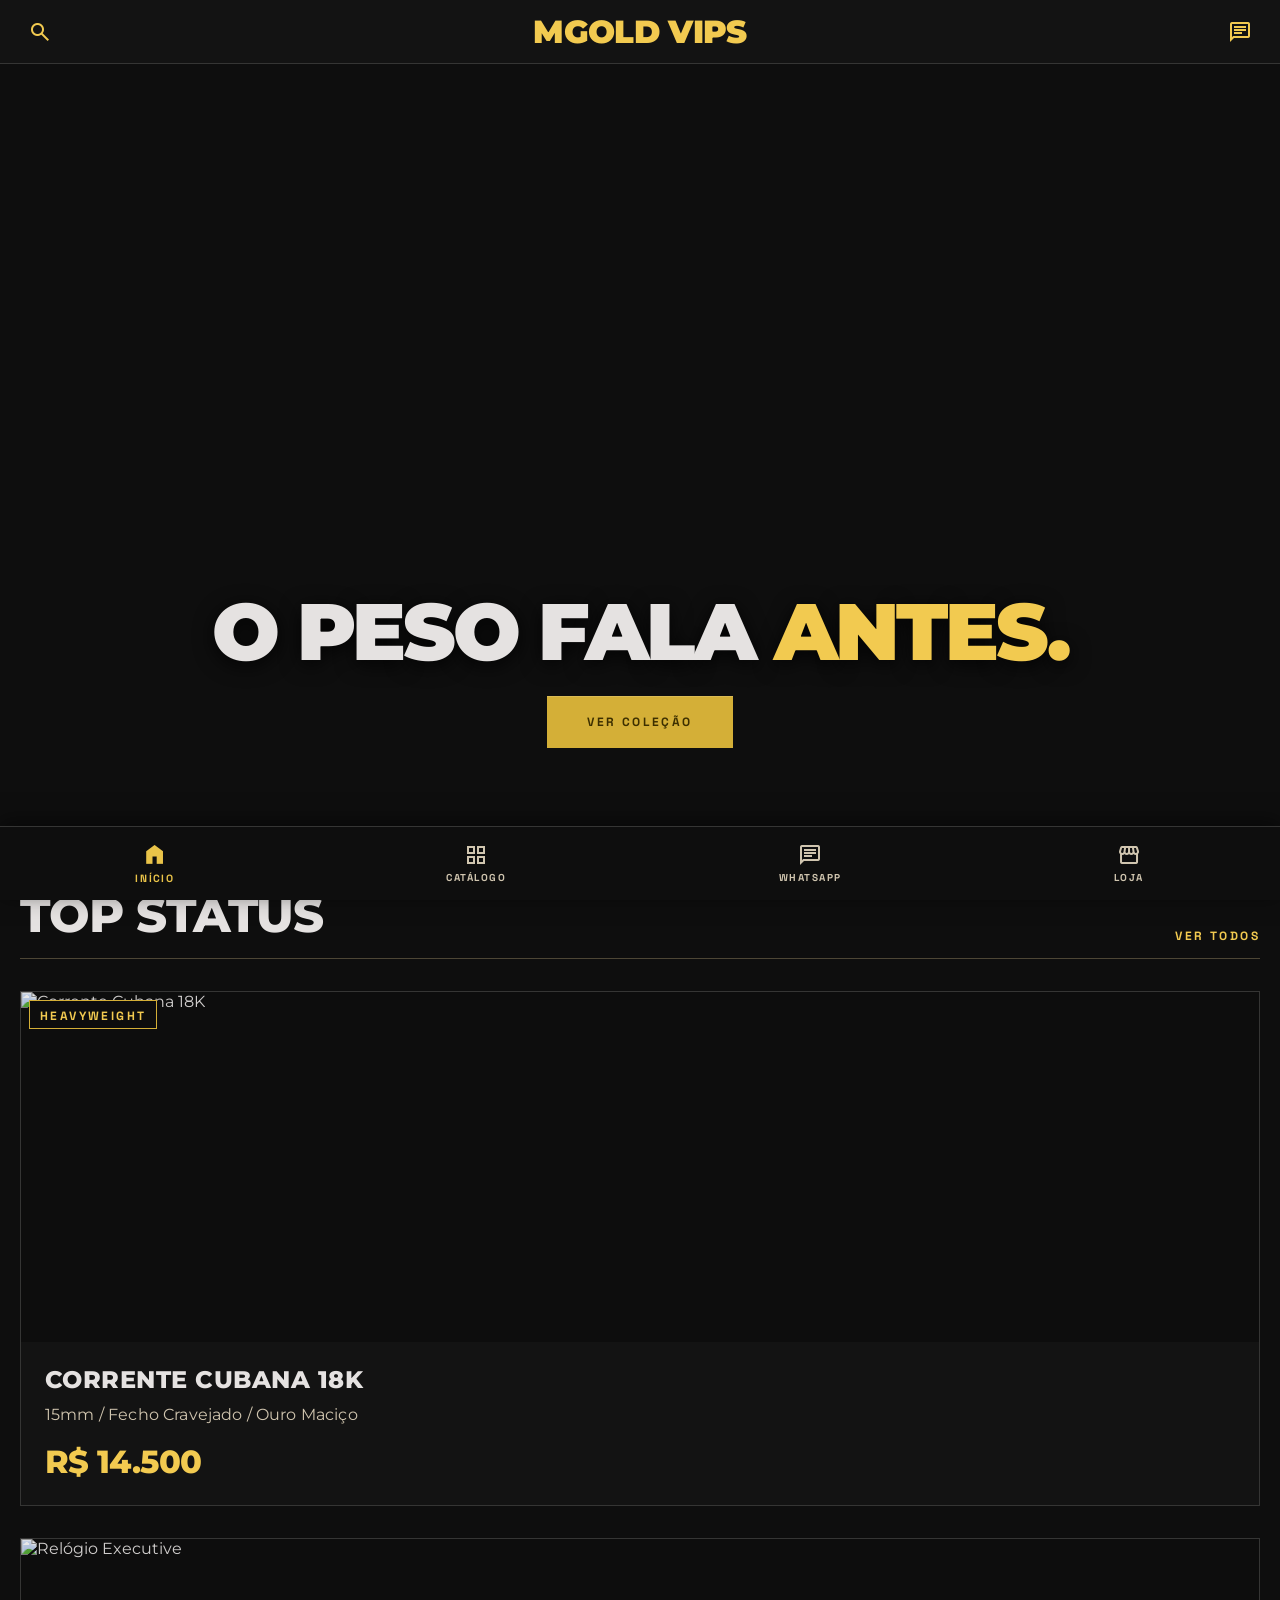
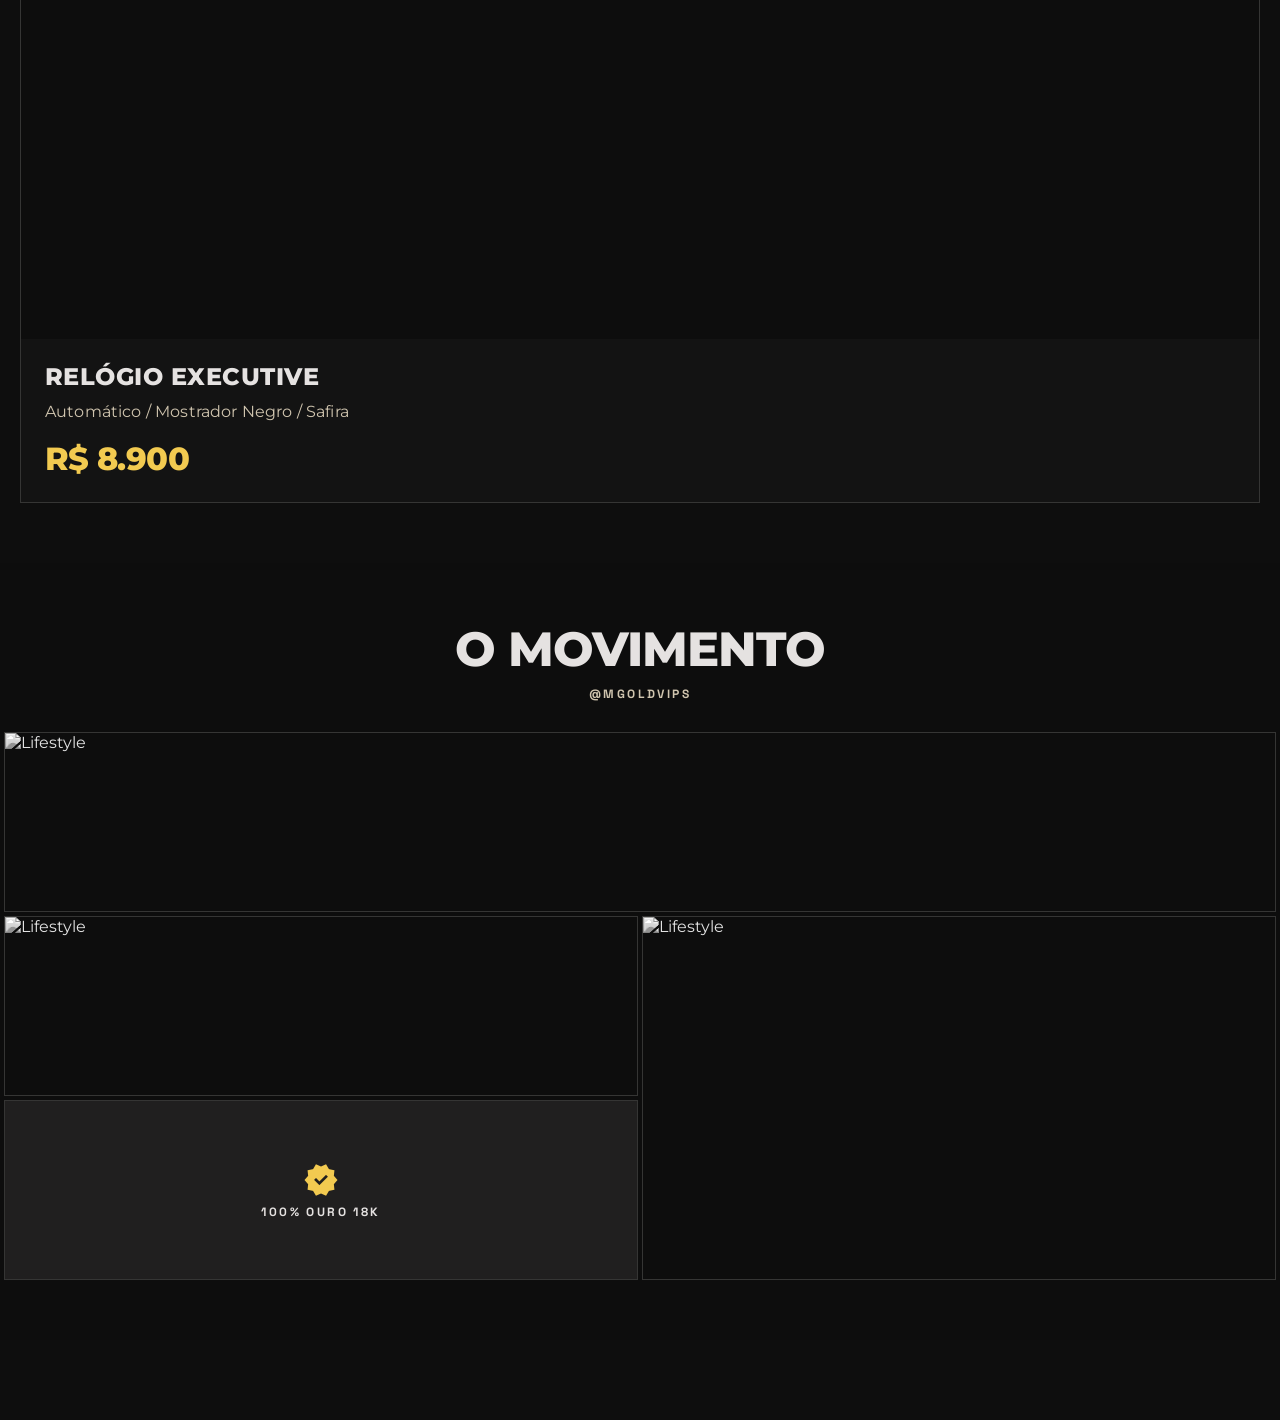
==== index.html @ 07c94318 "chore: initial commit" ====
<!DOCTYPE html>
<html class="dark" lang="pt-BR">
<head>
<meta charset="utf-8">
<meta name="viewport" content="width=device-width, initial-scale=1.0, maximum-scale=1.0, user-scalable=no">
<meta name="theme-color" content="#0e0e0e">
<meta name="description" content="MGOLD VIPS - Joias de luxo urbano. Correntes, anéis, pulseiras e relógios em ouro 18K.">
<title>MGOLD VIPS - Luxo Urbano</title>
<link rel="stylesheet" href="styles.css">
<style>
  body { min-height: 100dvh; }
  .material-symbols-outlined { font-variation-settings: 'FILL' 0; }
</style>
</head>
<body>

<!-- ===== HEADER ===== -->
<header class="app-header">
  <button id="search-btn"><span class="material-symbols-outlined">search</span></button>
  <button id="back-btn" style="display:none" onclick="navigate(currentProduct?'catalog':'home')"><span class="material-symbols-outlined">arrow_back</span></button>
  <h1>MGOLD VIPS</h1>
  <button><span class="material-symbols-outlined">chat</span></button>
</header>

<!-- ===== MAIN CONTENT ===== -->
<div class="main-content">

<!-- PAGE: HOME -->
<div id="page-home" class="page active">
  <!-- Hero -->
  <section class="hero">
    <div class="hero-bg" style="background-image:url('https://lh3.googleusercontent.com/aida-public/[base64]')"></div>
    <div class="hero-overlay"></div>
    <div class="hero-content">
      <h1 class="font-display">O peso fala <span>antes.</span></h1>
      <button class="btn-primary" onclick="navigate('catalog')">VER COLEÇÃO</button>
    </div>
  </section>

  <!-- Top Status -->
  <section style="padding:60px 20px;max-width:1440px;margin:0 auto">
    <div class="section-header">
      <h2 class="font-headline-xl uppercase">TOP STATUS</h2>
      <a class="font-label text-primary" style="cursor:pointer;text-decoration:none" onclick="navigate('catalog')">VER TODOS</a>
    </div>
    <!-- Card 1 -->
    <article class="product-card mb-8" data-product-id="1" style="border:1px solid var(--surface-variant);cursor:pointer">
      <div class="card-img" style="aspect-ratio:auto;height:350px">
        <img src="https://lh3.googleusercontent.com/aida-public/[base64]" alt="Corrente Cubana 18K" style="opacity:0.9">
        <div class="badge"><span class="font-label" style="color:var(--primary)">HEAVYWEIGHT</span></div>
      </div>
      <div style="padding:24px">
        <h3 class="font-headline-mobile uppercase" style="margin-bottom:8px">CORRENTE CUBANA 18K</h3>
        <p class="font-body-md text-muted" style="margin-bottom:16px">15mm / Fecho Cravejado / Ouro Maciço</p>
        <div class="font-headline-lg text-primary" style="letter-spacing:-0.02em">R$ 14.500</div>
      </div>
    </article>
    <!-- Card 2 -->
    <article class="product-card" data-product-id="3" style="border:1px solid var(--surface-variant);cursor:pointer">
      <div class="card-img" style="aspect-ratio:4/5;max-height:400px">
        <img src="https://lh3.googleusercontent.com/aida-public/[base64]" alt="Relógio Executive" style="opacity:0.9">
      </div>
      <div style="padding:24px">
        <h3 class="font-headline-mobile uppercase" style="margin-bottom:8px">RELÓGIO EXECUTIVE</h3>
        <p class="font-body-md text-muted" style="margin-bottom:16px">Automático / Mostrador Negro / Safira</p>
        <div class="font-headline-lg text-primary" style="letter-spacing:-0.02em">R$ 8.900</div>
      </div>
    </article>
  </section>

  <!-- O Movimento -->
  <section style="padding:60px 4px;background:#0d0d0d">
    <div style="max-width:1440px;margin:0 auto">
      <div style="text-align:center;margin-bottom:32px">
        <h2 class="font-headline-xl uppercase">O MOVIMENTO</h2>
        <p class="font-label text-muted" style="margin-top:12px">@MGOLDVIPS</p>
      </div>
      <div class="bento-grid">
        <div class="bento-item bento-large"><img src="https://lh3.googleusercontent.com/aida-public/[base64]" alt="Lifestyle"></div>
        <div class="bento-item"><img src="https://lh3.googleusercontent.com/aida-public/[base64]" alt="Lifestyle"></div>
        <div class="bento-item bento-tall"><img src="https://lh3.googleusercontent.com/aida-public/[base64]" alt="Lifestyle"></div>
        <div class="bento-item bento-verified"><span class="material-symbols-outlined" style="font-size:36px;color:var(--primary);font-variation-settings:'FILL' 1;margin-bottom:8px">verified</span><p class="font-label">100% OURO 18K</p></div>
      </div>
    </div>
  </section>
</div>

<!-- PAGE: CATALOG -->
<div id="page-catalog" class="page">
  <div class="filter-bar">
    <button class="btn-ghost filter-btn active" data-cat="todos" onclick="filterProducts('todos')">TODOS</button>
    <button class="btn-ghost filter-btn" data-cat="correntes" onclick="filterProducts('correntes')">CORRENTES</button>
    <button class="btn-ghost filter-btn" data-cat="aneis" onclick="filterProducts('aneis')">ANÉIS</button>
    <button class="btn-ghost filter-btn" data-cat="pulseiras" onclick="filterProducts('pulseiras')">PULSEIRAS</button>
    <button class="btn-ghost filter-btn" data-cat="relogios" onclick="filterProducts('relogios')">RELÓGIOS</button>
  </div>
  <section style="padding:0 20px">
    <div id="catalog-grid" class="grid-2"></div>
  </section>
</div>

<!-- PAGE: CONTACT -->
<div id="page-contact" class="page">
  <div style="padding:32px 20px">
    <h2 class="font-display" style="margin-bottom:16px">CHAMA A GENTE.</h2>
    <p class="font-body-lg text-muted" style="border-left:2px solid var(--primary-container);padding-left:16px;margin-bottom:32px">Sem precisar explicar. Conexão direta para quem entende de exclusividade.</p>
    <div class="contact-hero-img">
      <img src="showroom.jpg" alt="Showroom">
      <div class="overlay"></div>
    </div>
    <div class="grid-1">
      <!-- WhatsApp -->
      <a class="contact-card" href="#">
        <div style="display:flex;justify-content:space-between;align-items:center;margin-bottom:20px">
          <span class="material-symbols-outlined card-icon" style="color:var(--primary-container);margin-bottom:0">chat</span>
          <span style="background:black;border:1px solid var(--primary-container);padding:4px 12px" class="font-label" style="color:var(--primary-container)">IMEDIATO</span>
        </div>
        <h3 class="font-headline-mobile">WHATSAPP</h3>
        <p class="font-body-md text-muted" style="margin-top:auto">Atendimento prioritário para negociações diretas.</p>
        <div class="contact-link font-label">Iniciar conversa <span class="material-symbols-outlined" style="font-size:14px">arrow_forward</span></div>
      </a>
      <!-- Instagram -->
      <a class="contact-card" href="https://www.instagram.com/mgoldesjoias/" target="_blank">
        <span class="material-symbols-outlined card-icon">photo_camera</span>
        <h3 class="font-headline-mobile">INSTAGRAM</h3>
        <p class="font-headline-mobile text-gold" style="margin-bottom:12px">@mgoldesjoias</p>
        <p class="font-body-md text-muted" style="margin-top:auto">Onde o hype acontece. Acompanhe os drops exclusivos.</p>
      </a>
      <!-- Showroom -->
      <a class="contact-card" href="https://maps.app.goo.gl/AGZrJBbRbn3oGBtk9" target="_blank">
        <span class="material-symbols-outlined card-icon">location_on</span>
        <h3 class="font-headline-mobile">SHOWROOM</h3>
        <p class="font-body-md text-muted" style="margin-bottom:16px">R. Euclídes da Cunha, 47<br>Jardim Limoeiro<br>Serra - ES, 29164-032</p>
        <p class="font-label text-muted" style="border-top:1px solid #5F5B57;padding-top:12px;margin-top:auto">Apenas com hora marcada.</p>
      </a>
    </div>
  </div>
</div>

<!-- PAGE: DETAIL (dynamic) -->
<div id="page-detail" class="page">
  <div id="detail-content"></div>
</div>

</div><!-- /main-content -->

<!-- Fixed Bottom CTA (detail only) -->
<div id="fixed-cta" style="display:none;position:fixed;bottom:0;left:0;right:0;z-index:90;background:var(--background);border-top:1px solid var(--outline-variant);padding:16px 20px;box-shadow:0 -10px 30px rgba(0,0,0,0.8)">
  <button class="btn-primary" style="width:100%;justify-content:center;padding:16px"><span class="material-symbols-outlined" style="font-size:20px">chat</span>TENHO INTERESSE</button>
</div>

<!-- ===== BOTTOM NAV ===== -->
<nav class="bottom-nav">
  <button class="nav-item active" onclick="navigate('home')">
    <span class="material-symbols-outlined" style="font-variation-settings:'FILL' 1">home</span>
    <span>Início</span>
  </button>
  <button class="nav-item" onclick="navigate('catalog')">
    <span class="material-symbols-outlined">grid_view</span>
    <span>Catálogo</span>
  </button>
  <button class="nav-item" onclick="navigate('contact')">
    <span class="material-symbols-outlined">chat</span>
    <span>WhatsApp</span>
  </button>
  <button class="nav-item" onclick="window.open('#','_blank')">
    <span class="material-symbols-outlined">storefront</span>
    <span>Loja</span>
  </button>
</nav>

<script src="app.js"></script>
</body>
</html>
---- styles.css ----
@import url('https://fonts.googleapis.com/css2?family=Montserrat:wght@400;500;700;800;900&family=Space+Grotesk:wght@700&display=swap');
@import url('https://fonts.googleapis.com/css2?family=Material+Symbols+Outlined:wght,FILL@100..700,0..1&display=swap');

:root {
  --primary: #f2ca50;
  --primary-container: #d4af37;
  --on-primary: #3c2f00;
  --on-primary-container: #554300;
  --primary-fixed-dim: #e9c349;
  --surface: #131313;
  --surface-lowest: #0e0e0e;
  --surface-low: #1c1b1b;
  --surface-container: #201f1f;
  --surface-high: #2a2a2a;
  --surface-variant: #353534;
  --on-surface: #e5e2e1;
  --on-surface-variant: #d0c5af;
  --on-background: #e5e2e1;
  --background: #131313;
  --outline: #99907c;
  --outline-variant: #4d4635;
  --secondary: #e9be98;
  --secondary-container: #614325;
  --on-secondary-container: #dab08b;
  --error: #ffb4ab;
}

* { margin:0; padding:0; box-sizing:border-box; }
html { scroll-behavior: smooth; }

body {
  font-family: 'Montserrat', sans-serif;
  background: var(--surface-lowest);
  color: var(--on-background);
  min-height: 100dvh;
  -webkit-font-smoothing: antialiased;
  overflow-x: hidden;
}

::selection { background: var(--primary-container); color: var(--on-primary); }

/* Typography */
.font-display { font-family:'Montserrat'; font-size:clamp(48px,12vw,80px); font-weight:900; line-height:1; letter-spacing:-0.04em; }
.font-headline-xl { font-family:'Montserrat'; font-size:clamp(28px,6vw,48px); font-weight:800; line-height:1.1; letter-spacing:-0.02em; }
.font-headline-lg { font-family:'Montserrat'; font-size:clamp(24px,4vw,32px); font-weight:800; line-height:1.2; letter-spacing:0.05em; }
.font-headline-mobile { font-family:'Montserrat'; font-size:24px; font-weight:800; line-height:1.2; letter-spacing:0.02em; }
.font-body-lg { font-family:'Montserrat'; font-size:18px; font-weight:500; line-height:1.6; letter-spacing:0.01em; }
.font-body-md { font-family:'Montserrat'; font-size:16px; font-weight:400; line-height:1.5; letter-spacing:0.01em; }
.font-label { font-family:'Space Grotesk'; font-size:12px; font-weight:700; line-height:1; letter-spacing:0.2em; text-transform:uppercase; }

/* Layout */
.px-mobile { padding-left:20px; padding-right:20px; }

/* Page System */
.page { display:none; opacity:0; transition:opacity 0.3s ease; }
.page.active { display:block; opacity:1; }

/* Header */
.app-header {
  position:fixed; top:0; left:0; right:0; z-index:100;
  background:var(--background); border-bottom:1px solid var(--surface-variant);
  height:64px; display:flex; align-items:center; justify-content:space-between;
  padding:0 20px;
}
.app-header h1 { font-family:'Montserrat'; font-size:clamp(22px,5vw,32px); font-weight:900; color:var(--primary); letter-spacing:-0.02em; text-transform:uppercase; }
.app-header button { background:none; border:none; color:var(--primary); cursor:pointer; padding:8px; display:flex; align-items:center; }
.app-header button:active { opacity:0.7; }

/* Bottom Nav */
.bottom-nav {
  position:fixed; bottom:0; left:0; right:0; z-index:100;
  background:var(--surface-lowest); border-top:1px solid var(--surface-variant);
  display:flex; justify-content:space-around; align-items:center;
  padding:12px 0 max(12px, env(safe-area-inset-bottom));
  box-shadow:0 -4px 20px rgba(0,0,0,0.5);
}
.nav-item {
  display:flex; flex-direction:column; align-items:center; gap:4px;
  background:none; border:none; cursor:pointer;
  color:var(--on-surface-variant); transition:all 0.2s;
  -webkit-tap-highlight-color:transparent; padding:4px 12px;
}
.nav-item.active { color:var(--primary-fixed-dim); font-weight:bold; transform:scale(1.05); }
.nav-item .material-symbols-outlined { font-size:24px; }
.nav-item span:last-child { font-family:'Space Grotesk'; font-size:10px; font-weight:700; letter-spacing:0.15em; text-transform:uppercase; }

/* Main content area */
.main-content { padding-top:64px; padding-bottom:80px; }

/* Hero */
.hero { position:relative; width:100%; height:85vh; max-height:800px; overflow:hidden; border-bottom:1px solid var(--surface-variant); }
.hero-bg { position:absolute; inset:0; background-size:cover; background-position:center; }
.hero-overlay { position:absolute; inset:0; background:linear-gradient(to top, var(--surface-lowest), rgba(14,14,14,0.8) 50%, transparent); }
.hero-content { position:relative; z-index:2; height:100%; display:flex; flex-direction:column; justify-content:flex-end; align-items:center; text-align:center; padding:0 20px 80px; }
.hero-content h1 { text-transform:uppercase; margin-bottom:24px; text-shadow:0 4px 20px rgba(0,0,0,0.8); }
.hero-content h1 span { color:var(--primary); }

/* Buttons */
.btn-primary {
  background:var(--primary-container); color:var(--on-primary);
  font-family:'Space Grotesk'; font-size:12px; font-weight:700;
  letter-spacing:0.2em; text-transform:uppercase;
  padding:18px 40px; border:none; cursor:pointer;
  box-shadow:inset 0 1px 0 rgba(255,255,255,0.15);
  transition:all 0.3s; display:inline-flex; align-items:center; gap:8px;
}
.btn-primary:hover { box-shadow:0 0 20px rgba(212,175,55,0.4); transform:scale(1.03); }
.btn-primary:active { transform:scale(0.97); }

.btn-ghost {
  background:transparent; color:var(--on-surface);
  border:1px solid var(--outline-variant);
  font-family:'Space Grotesk'; font-size:12px; font-weight:700;
  letter-spacing:0.2em; text-transform:uppercase;
  padding:14px 24px; cursor:pointer; transition:all 0.3s;
}
.btn-ghost:hover { border-color:var(--primary-container); color:var(--primary-container); }
.btn-ghost.active { background:var(--primary-container); color:var(--on-primary); border-color:transparent; box-shadow:0 0 15px rgba(212,175,55,0.15); }

/* Section Titles */
.section-header { display:flex; justify-content:space-between; align-items:flex-end; border-bottom:1px solid var(--outline-variant); padding-bottom:16px; margin-bottom:32px; }

/* Product Cards */
.product-card {
  background:var(--surface); border:1px solid var(--surface-variant);
  cursor:pointer; transition:border-color 0.3s; overflow:hidden;
}
.product-card:hover, .product-card:active { border-color:var(--primary-container); }
.product-card .card-img { position:relative; width:100%; aspect-ratio:1; overflow:hidden; background:#0d0d0d; }
.product-card .card-img img { width:100%; height:100%; object-fit:cover; transition:transform 0.5s; }
.product-card:hover .card-img img { transform:scale(1.05); }
.product-card .card-img .badge {
  position:absolute; top:8px; left:8px; background:#0d0d0d;
  border:1px solid var(--primary-container); padding:4px 10px;
}
.product-card .card-body { padding:16px; }
.product-card .card-body h3 { font-size:14px; font-weight:500; color:var(--on-surface); margin-bottom:8px; line-height:1.4; }
.product-card .card-body .price { font-family:'Montserrat'; font-size:22px; font-weight:900; color:var(--primary); margin-bottom:12px; }
.card-cta {
  width:100%; background:var(--primary-container); color:var(--on-primary);
  font-family:'Space Grotesk'; font-size:12px; font-weight:700;
  letter-spacing:0.2em; text-transform:uppercase;
  padding:12px; border:none; cursor:pointer;
  display:flex; align-items:center; justify-content:center; gap:8px;
  border-top:1px solid rgba(255,255,255,0.2); transition:box-shadow 0.3s;
}
.card-cta:hover { box-shadow:0 0 20px rgba(212,175,55,0.3); }

/* Grid layouts */
.grid-2 { display:grid; grid-template-columns:1fr 1fr; gap:16px; }
.grid-1 { display:grid; grid-template-columns:1fr; gap:24px; }

/* Bento Grid */
.bento-grid { display:grid; grid-template-columns:1fr 1fr; gap:4px; }
.bento-grid .bento-large { grid-column:span 2; grid-row:span 2; }
.bento-grid .bento-tall { grid-row:span 2; }
.bento-item { position:relative; overflow:hidden; border:1px solid var(--surface-variant); min-height:180px; }
.bento-item img { width:100%; height:100%; object-fit:cover; filter:grayscale(100%); transition:all 0.7s; }
.bento-item:active img, .bento-item:hover img { filter:grayscale(0%); }
.bento-verified { display:flex; flex-direction:column; align-items:center; justify-content:center; background:var(--surface-container); text-align:center; padding:16px; }

/* Filters */
.filter-bar { display:flex; gap:12px; overflow-x:auto; padding:16px 20px; -ms-overflow-style:none; scrollbar-width:none; }
.filter-bar::-webkit-scrollbar { display:none; }
.filter-btn { flex-shrink:0; }

/* Contact Cards */
.contact-card {
  background:#161616; border:1px solid #5F5B57; padding:28px;
  box-shadow:inset 0 1px 0 rgba(255,255,255,0.1);
  transition:all 0.3s; display:flex; flex-direction:column;
  text-decoration:none; color:inherit;
}
.contact-card:hover { box-shadow:0 0 15px 2px rgba(212,175,55,0.3); }
.contact-card .card-icon { font-size:36px; margin-bottom:20px; }
.contact-card h3 { text-transform:uppercase; margin-bottom:12px; }
.contact-link { display:flex; align-items:center; gap:8px; color:var(--primary-container); margin-top:auto; padding-top:16px; }

/* Product Detail */
.detail-image { position:relative; width:100%; aspect-ratio:4/5; overflow:hidden; border:1px solid var(--outline-variant); }
.detail-image img { width:100%; height:100%; object-fit:cover; }
.detail-image .overlay { position:absolute; inset:0; background:linear-gradient(to top, #0d0d0d, transparent); opacity:0.8; }
.detail-image .badge { position:absolute; top:16px; left:16px; background:var(--background); border:1px solid var(--primary-container); padding:4px 12px; }

.detail-info { padding:24px 20px; }
.detail-info .title { text-transform:uppercase; margin-bottom:8px; letter-spacing:-0.02em; }
.detail-info .price { font-size:clamp(28px,7vw,48px); font-weight:900; color:var(--primary-container); margin-bottom:4px; }
.detail-info .installments { font-size:14px; color:var(--on-surface-variant); margin-bottom:24px; }

.detail-desc {
  padding:20px; background:var(--surface-low); border:1px solid var(--outline-variant);
  position:relative; margin-bottom:24px;
}
.detail-desc::before { content:''; position:absolute; top:0; left:0; right:0; height:1px; background:white; opacity:0.1; }
.detail-desc h4 { font-size:18px; font-weight:700; text-transform:uppercase; letter-spacing:0.05em; margin-bottom:12px; }
.detail-desc p { color:var(--on-surface-variant); line-height:1.6; }

.specs-grid {
  display:grid; grid-template-columns:1fr 1fr; gap:1px;
  background:var(--outline-variant); border:1px solid var(--outline-variant); margin-bottom:32px;
}
.spec-item { background:var(--surface-low); padding:16px; display:flex; flex-direction:column; gap:8px; }
.spec-label { display:flex; align-items:center; gap:8px; color:var(--primary-container); }
.spec-value { font-weight:700; }

/* Fixed Bottom CTA */
.fixed-cta {
  position:fixed; bottom:0; left:0; right:0; z-index:90;
  background:var(--background); border-top:1px solid var(--outline-variant);
  padding:16px 20px max(16px, env(safe-area-inset-bottom));
  box-shadow:0 -10px 30px rgba(0,0,0,0.8); display:none;
}
.fixed-cta.visible { display:block; }

/* Related Products */
.related-section { background:#0d0d0d; padding:40px 20px; border-top:1px solid var(--outline-variant); margin-top:24px; }
.related-item {
  display:block; border:1px solid var(--outline-variant); background:var(--surface-low);
  overflow:hidden; position:relative; text-decoration:none; color:inherit; transition:border-color 0.3s;
}
.related-item:active { border-color:var(--primary-container); }
.related-item .rel-img { aspect-ratio:1; width:100%; position:relative; overflow:hidden; }
.related-item .rel-img img { width:100%; height:100%; object-fit:cover; }
.related-item .rel-img .gradient { position:absolute; inset:0; background:linear-gradient(to top, black, transparent); opacity:0.6; }
.related-item .rel-info { position:relative; z-index:2; padding:12px; margin-top:-40px; }
.related-item .rel-info h4 { text-transform:uppercase; color:var(--on-surface-variant); margin-bottom:4px; }
.related-item .rel-info p { font-weight:700; }

/* Hero contact */
.contact-hero-img { position:relative; width:100%; height:350px; overflow:hidden; border:1px solid #5F5B57; margin-bottom:40px; }
.contact-hero-img img { width:100%; height:100%; object-fit:cover; }
.contact-hero-img .overlay { position:absolute; inset:0; background:linear-gradient(to top, #0d0d0d, transparent); opacity:0.8; }

/* Animations */
@keyframes fadeInUp { from { opacity:0; transform:translateY(20px); } to { opacity:1; transform:translateY(0); } }
.animate-in { animation: fadeInUp 0.4s ease forwards; }

/* Back button in detail header */
.back-btn { display:none; }
.detail-active .back-btn { display:flex; }
.detail-active .search-btn { display:none; }

/* Utility */
.text-primary { color:var(--primary); }
.text-gold { color:var(--primary-container); }
.text-muted { color:var(--on-surface-variant); }
.uppercase { text-transform:uppercase; }
.mb-4 { margin-bottom:16px; }
.mb-8 { margin-bottom:32px; }
.mt-auto { margin-top:auto; }
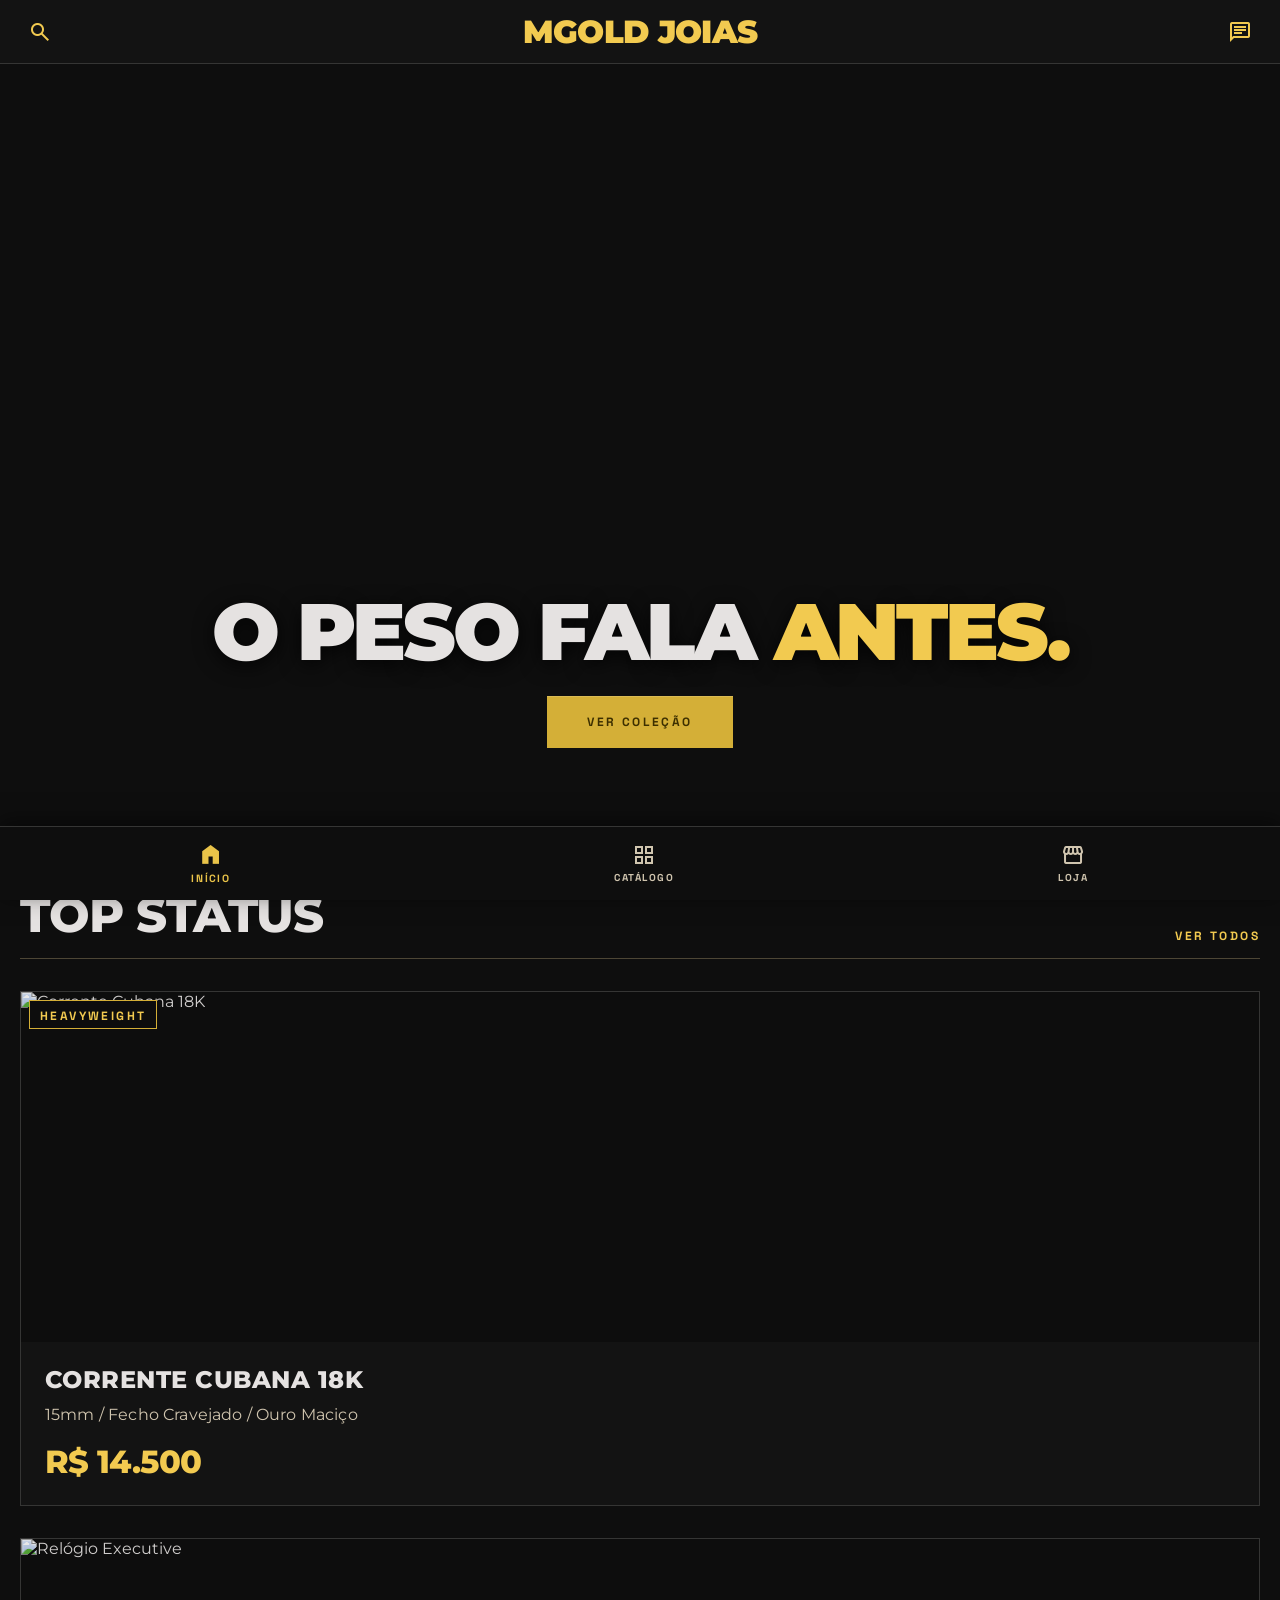
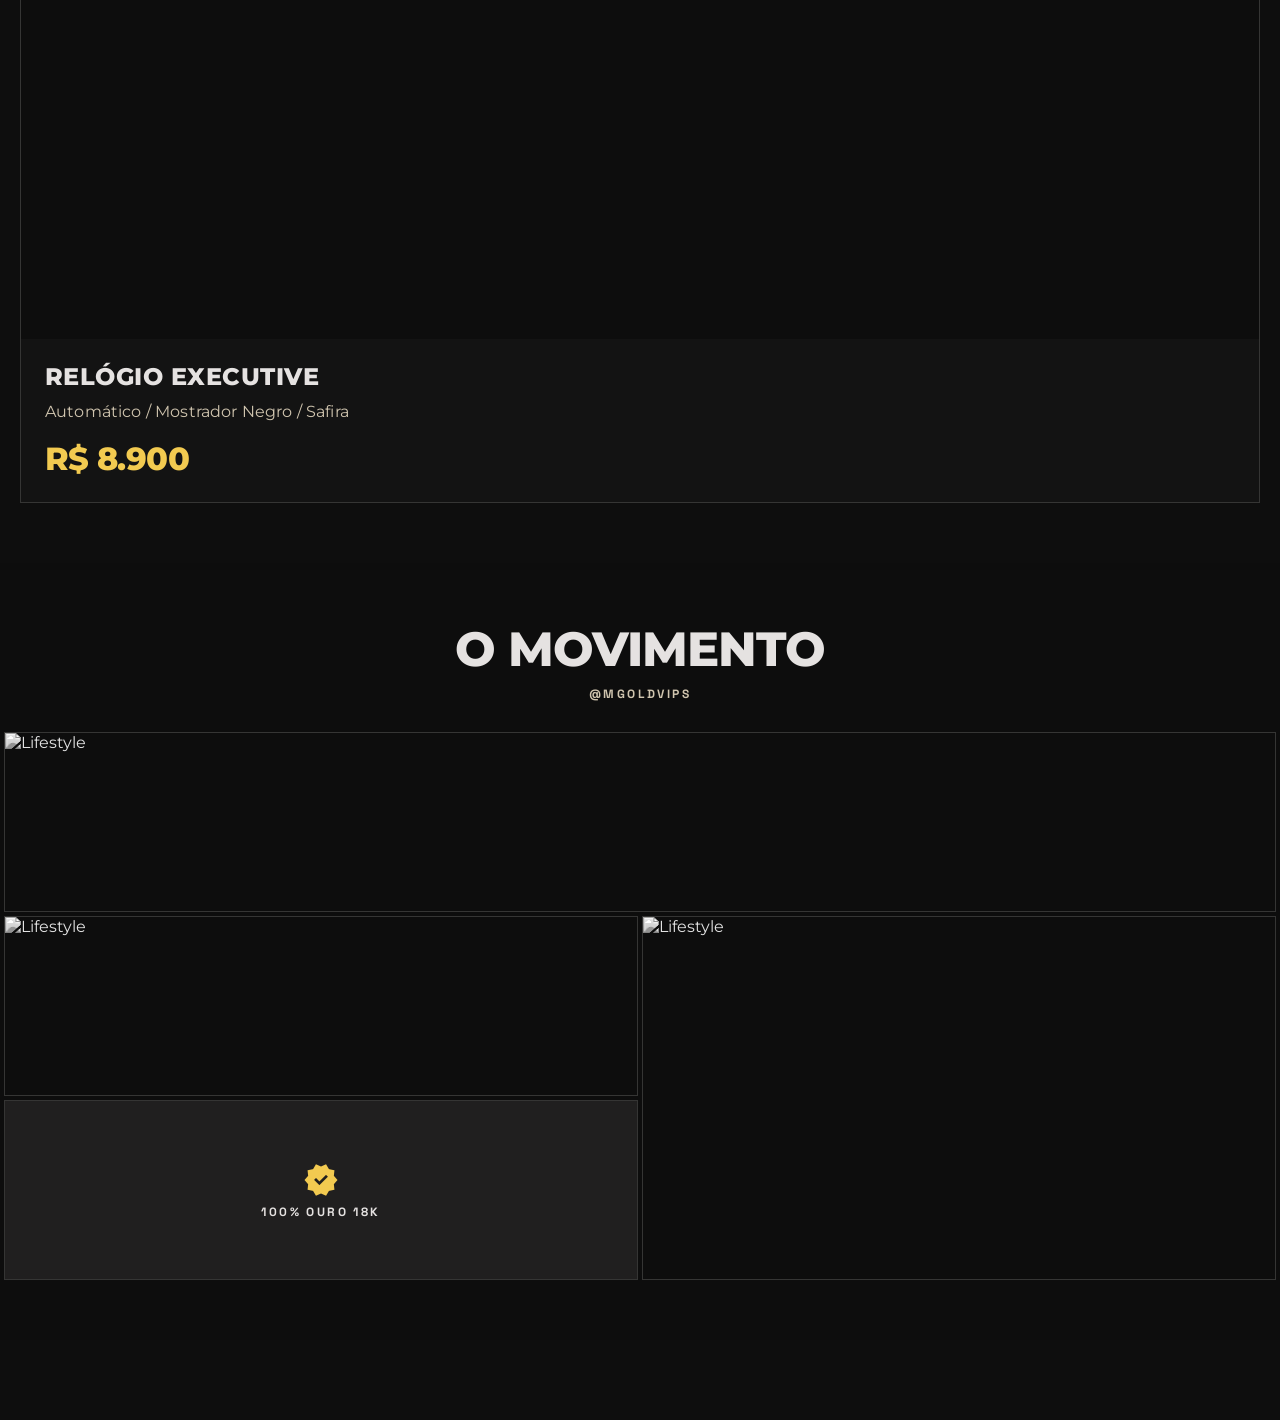
==== commit 08cc75de: "Update site: adjust header, favicon, titles and bottom nav" ====
--- a/index.html
+++ b/index.html
@@ -5,7 +5,8 @@
 <meta name="viewport" content="width=device-width, initial-scale=1.0, maximum-scale=1.0, user-scalable=no">
 <meta name="theme-color" content="#0e0e0e">
 <meta name="description" content="MGOLD VIPS - Joias de luxo urbano. Correntes, anéis, pulseiras e relógios em ouro 18K.">
-<title>MGOLD VIPS - Luxo Urbano</title>
+<title>Mgold - Início</title>
+<link rel="icon" type="image/png" href="favicon.png">
 <link rel="stylesheet" href="styles.css">
 <style>
   body { min-height: 100dvh; }
@@ -18,7 +19,7 @@
 <header class="app-header">
   <button id="search-btn"><span class="material-symbols-outlined">search</span></button>
   <button id="back-btn" style="display:none" onclick="navigate(currentProduct?'catalog':'home')"><span class="material-symbols-outlined">arrow_back</span></button>
-  <h1>MGOLD VIPS</h1>
+  <h1>Mgold Joias</h1>
   <button><span class="material-symbols-outlined">chat</span></button>
 </header>
 
@@ -160,10 +161,6 @@
     <span>Catálogo</span>
   </button>
   <button class="nav-item" onclick="navigate('contact')">
-    <span class="material-symbols-outlined">chat</span>
-    <span>WhatsApp</span>
-  </button>
-  <button class="nav-item" onclick="window.open('#','_blank')">
     <span class="material-symbols-outlined">storefront</span>
     <span>Loja</span>
   </button>
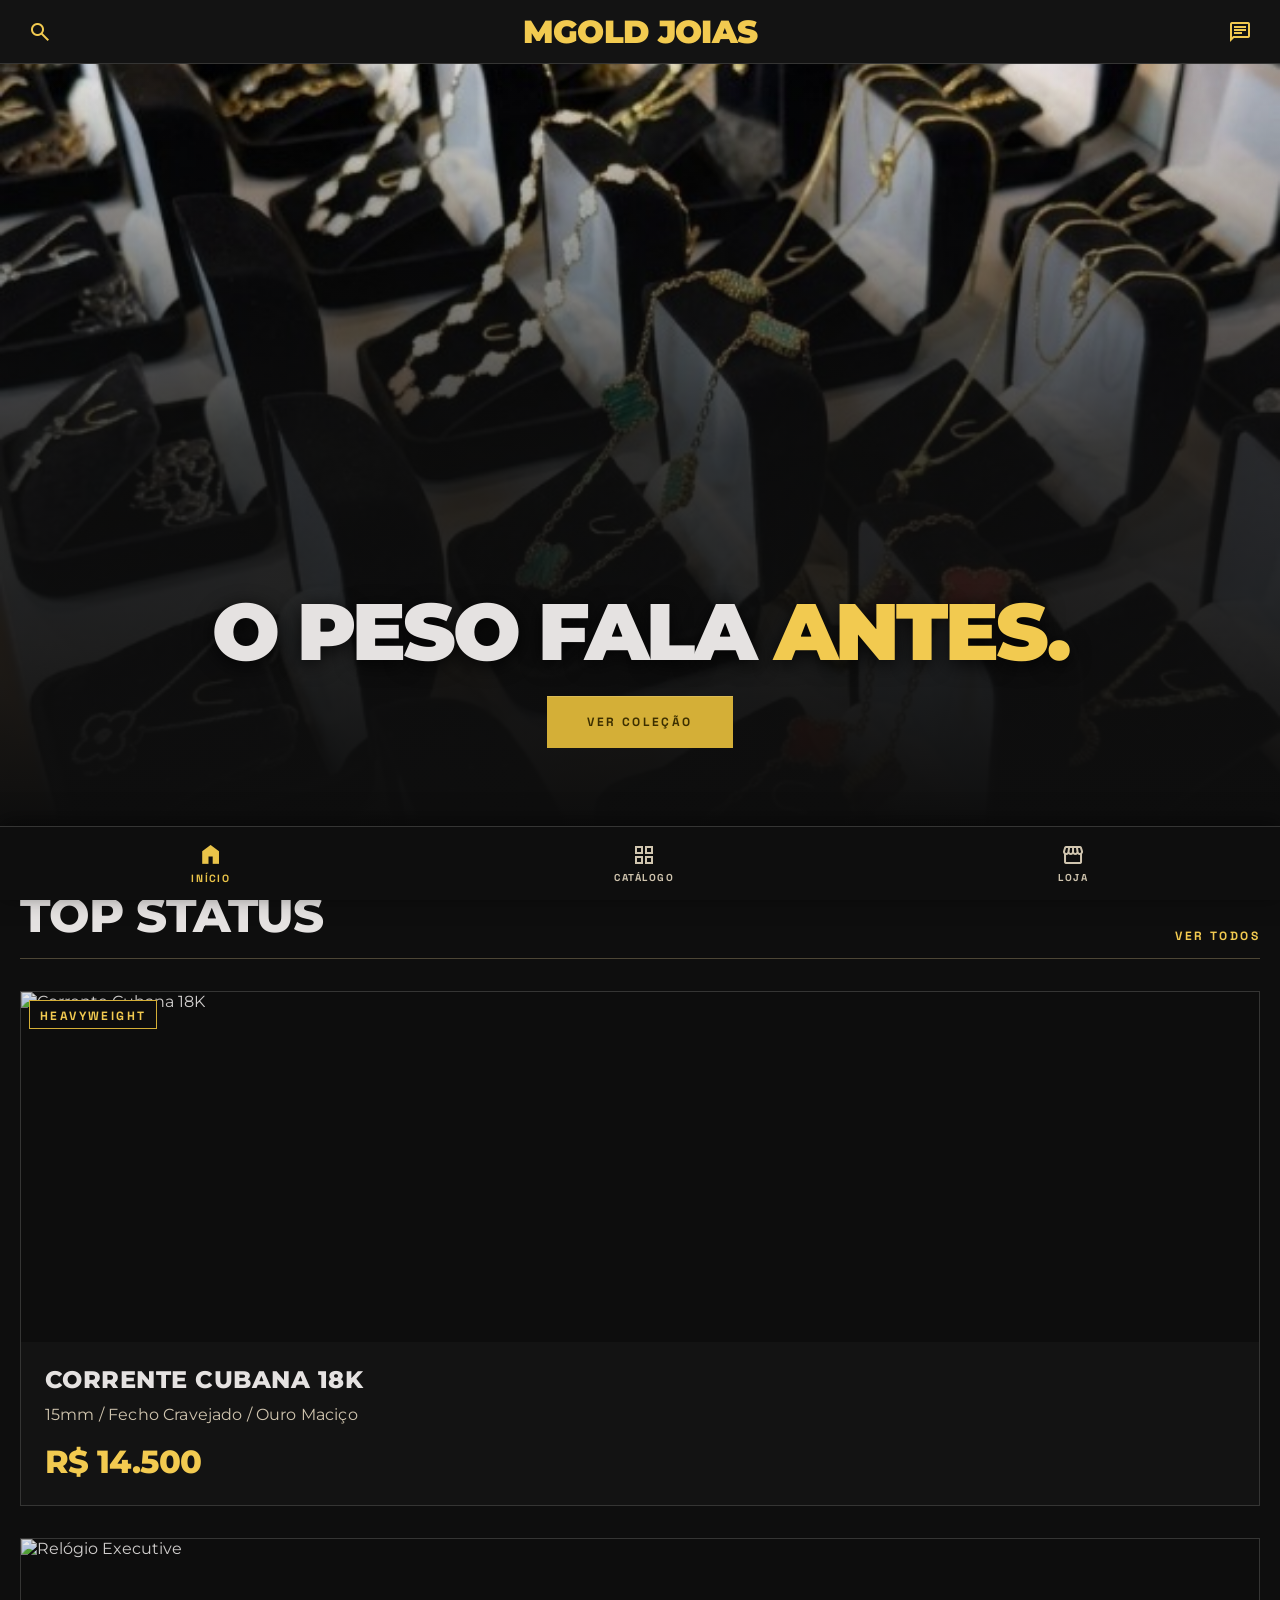
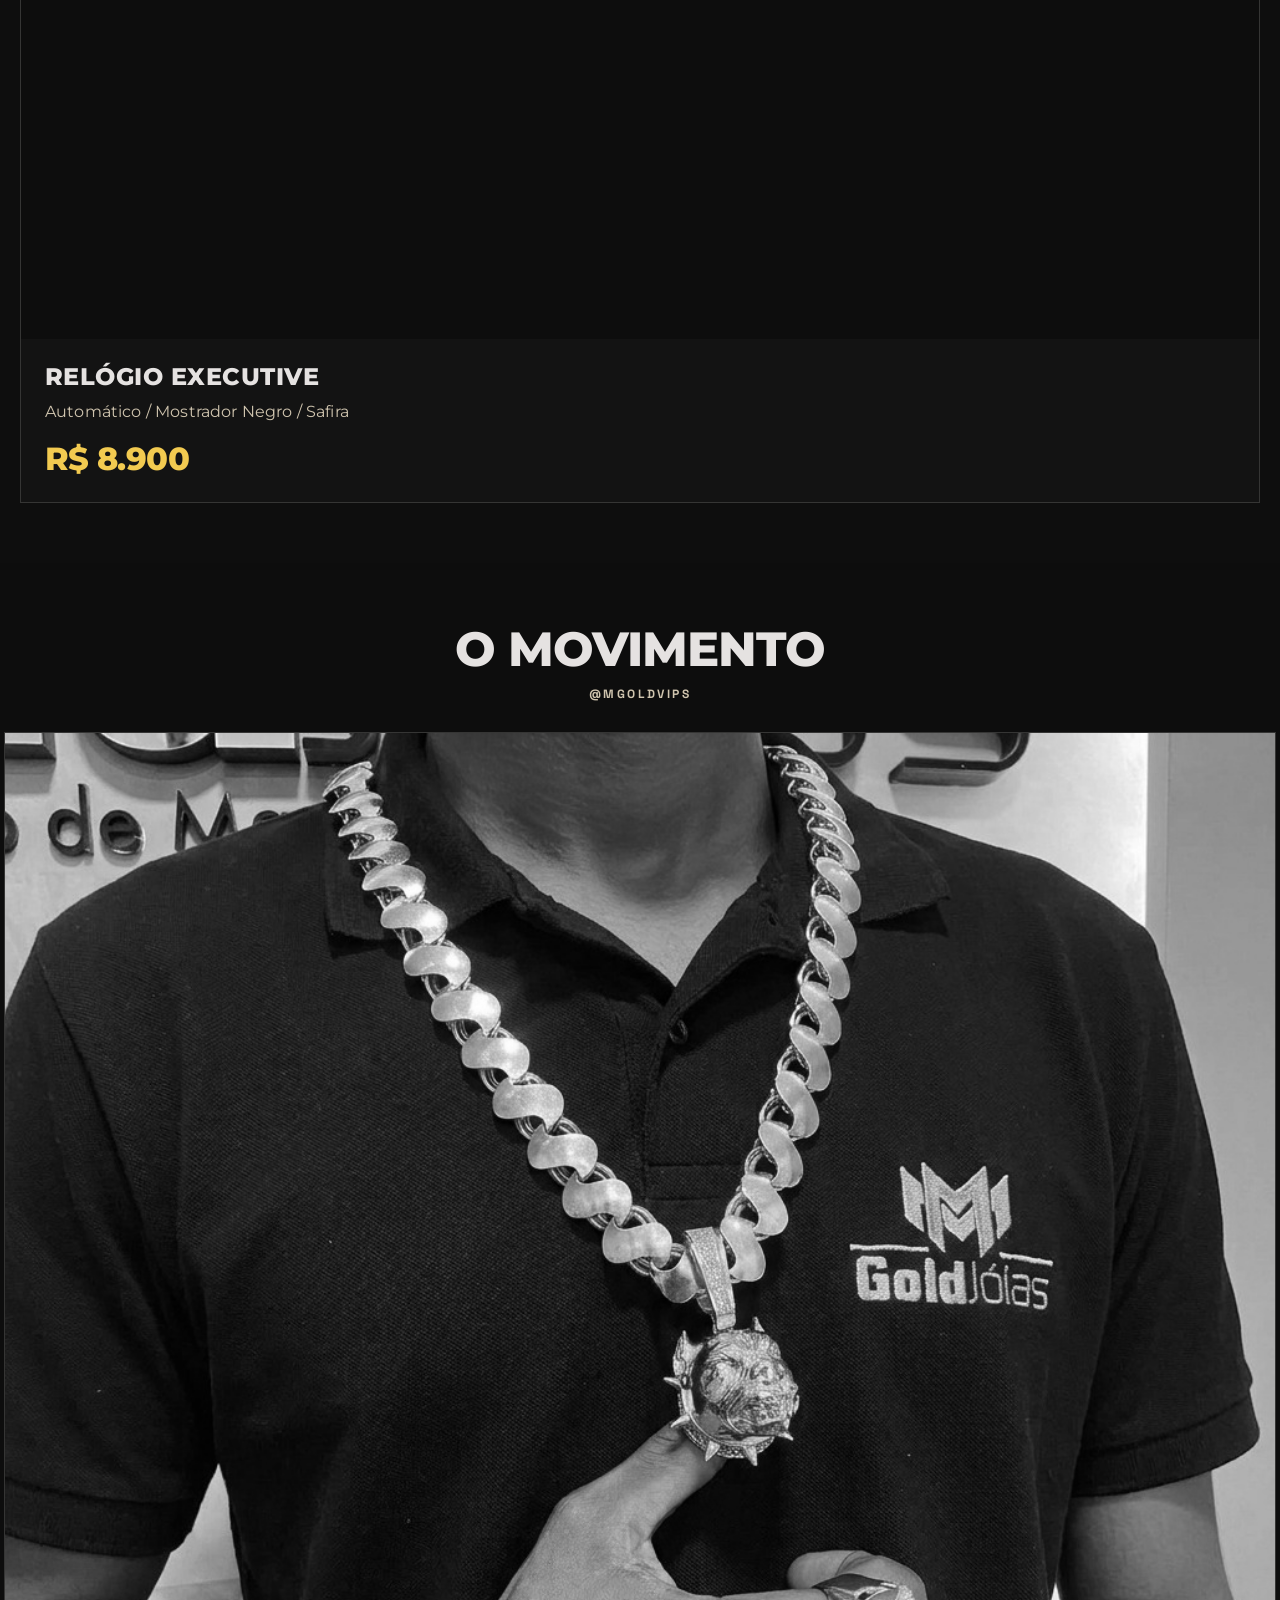
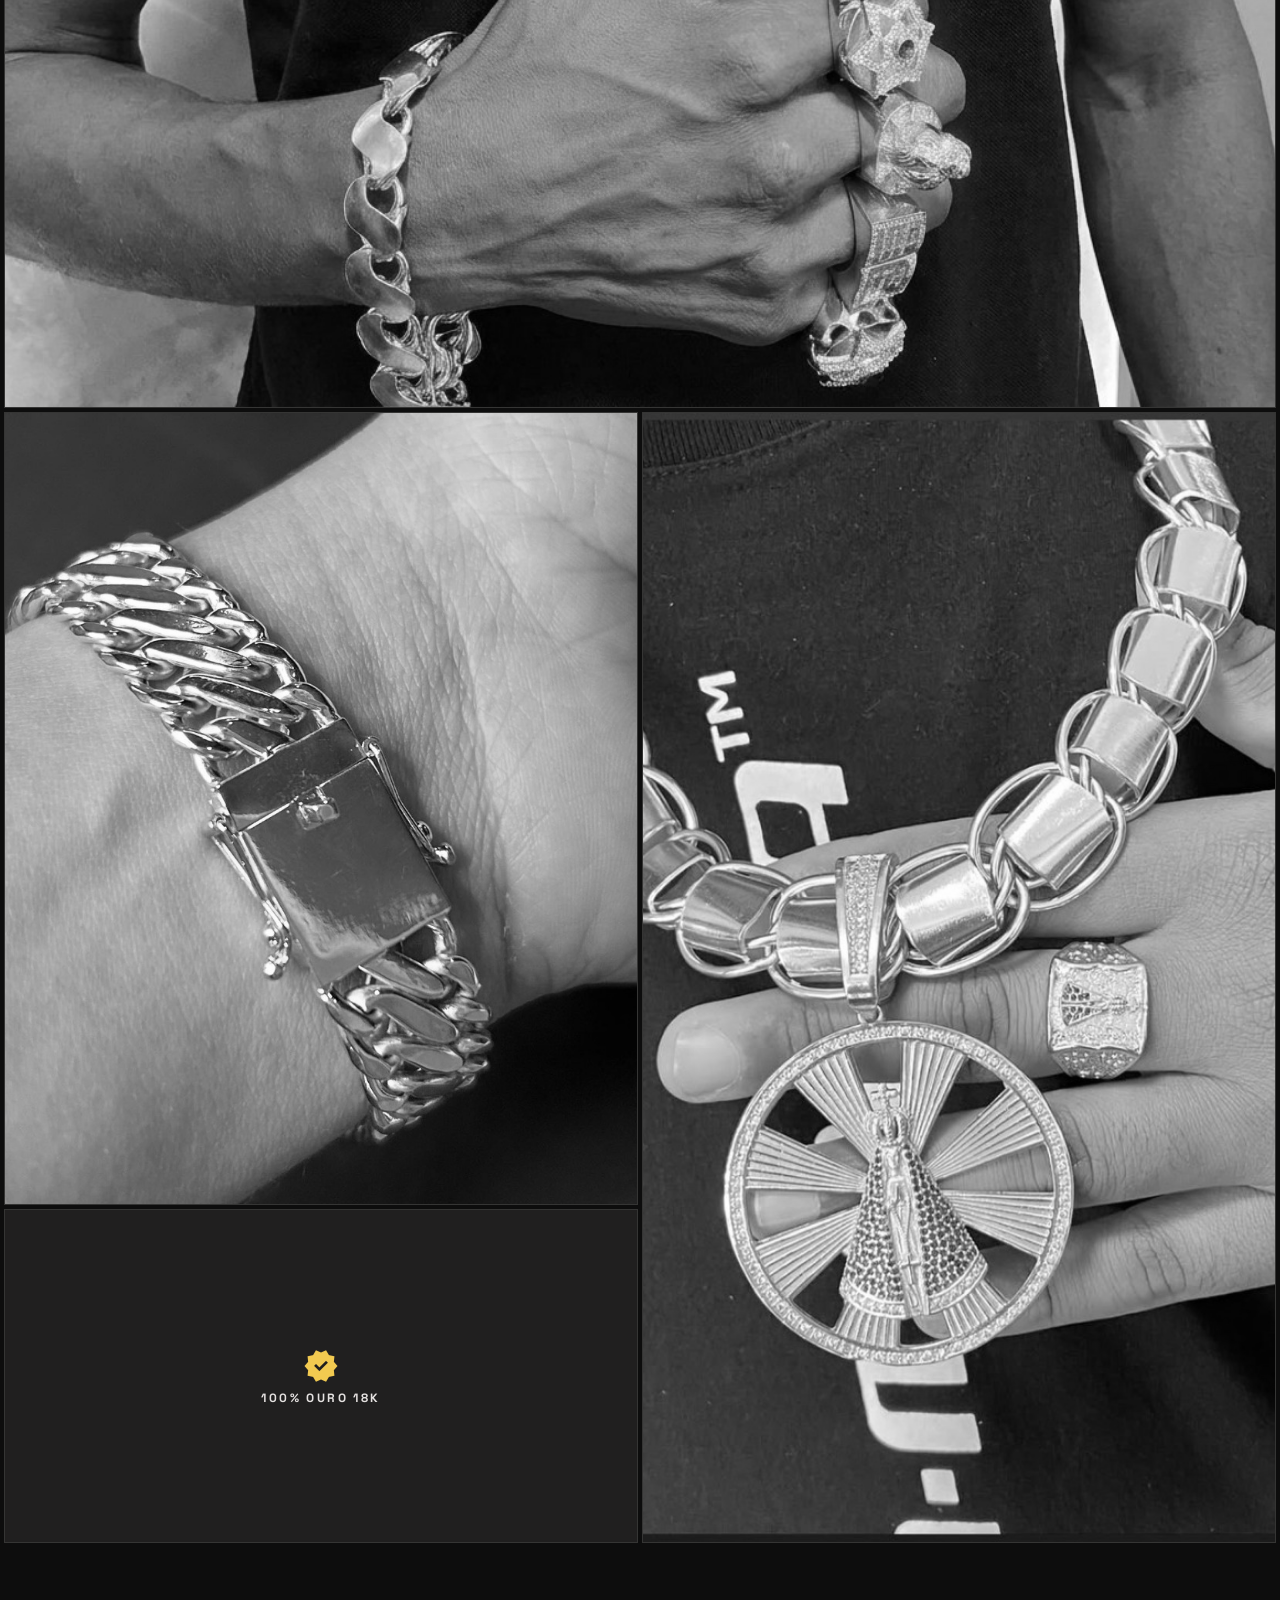
==== commit 1e28536c: "Adiciona fotos personalizadas na galeria do rodape" ====
--- a/index.html
+++ b/index.html
@@ -6,7 +6,7 @@
 <meta name="theme-color" content="#0e0e0e">
 <meta name="description" content="MGOLD VIPS - Joias de luxo urbano. Correntes, anéis, pulseiras e relógios em ouro 18K.">
 <title>Mgold - Início</title>
-<link rel="icon" type="image/png" href="favicon.png">
+<link rel="icon" type="image/x-icon" href="favicon.ico">
 <link rel="stylesheet" href="styles.css">
 <style>
   body { min-height: 100dvh; }
@@ -30,7 +30,7 @@
 <div id="page-home" class="page active">
   <!-- Hero -->
   <section class="hero">
-    <div class="hero-bg" style="background-image:url('https://lh3.googleusercontent.com/aida-public/[base64]')"></div>
+    <div class="hero-bg" style="background-image:url('hero-bg.jpg')"></div>
     <div class="hero-overlay"></div>
     <div class="hero-content">
       <h1 class="font-display">O peso fala <span>antes.</span></h1>
@@ -77,9 +77,9 @@
         <p class="font-label text-muted" style="margin-top:12px">@MGOLDVIPS</p>
       </div>
       <div class="bento-grid">
-        <div class="bento-item bento-large"><img src="https://lh3.googleusercontent.com/aida-public/[base64]" alt="Lifestyle"></div>
-        <div class="bento-item"><img src="https://lh3.googleusercontent.com/aida-public/[base64]" alt="Lifestyle"></div>
-        <div class="bento-item bento-tall"><img src="https://lh3.googleusercontent.com/aida-public/[base64]" alt="Lifestyle"></div>
+        <div class="bento-item bento-large"><img src="bento-large.jpg" alt="Lifestyle"></div>
+        <div class="bento-item"><img src="bento-square.jpg" alt="Lifestyle"></div>
+        <div class="bento-item bento-tall"><img src="bento-tall.jpg" alt="Lifestyle"></div>
         <div class="bento-item bento-verified"><span class="material-symbols-outlined" style="font-size:36px;color:var(--primary);font-variation-settings:'FILL' 1;margin-bottom:8px">verified</span><p class="font-label">100% OURO 18K</p></div>
       </div>
     </div>
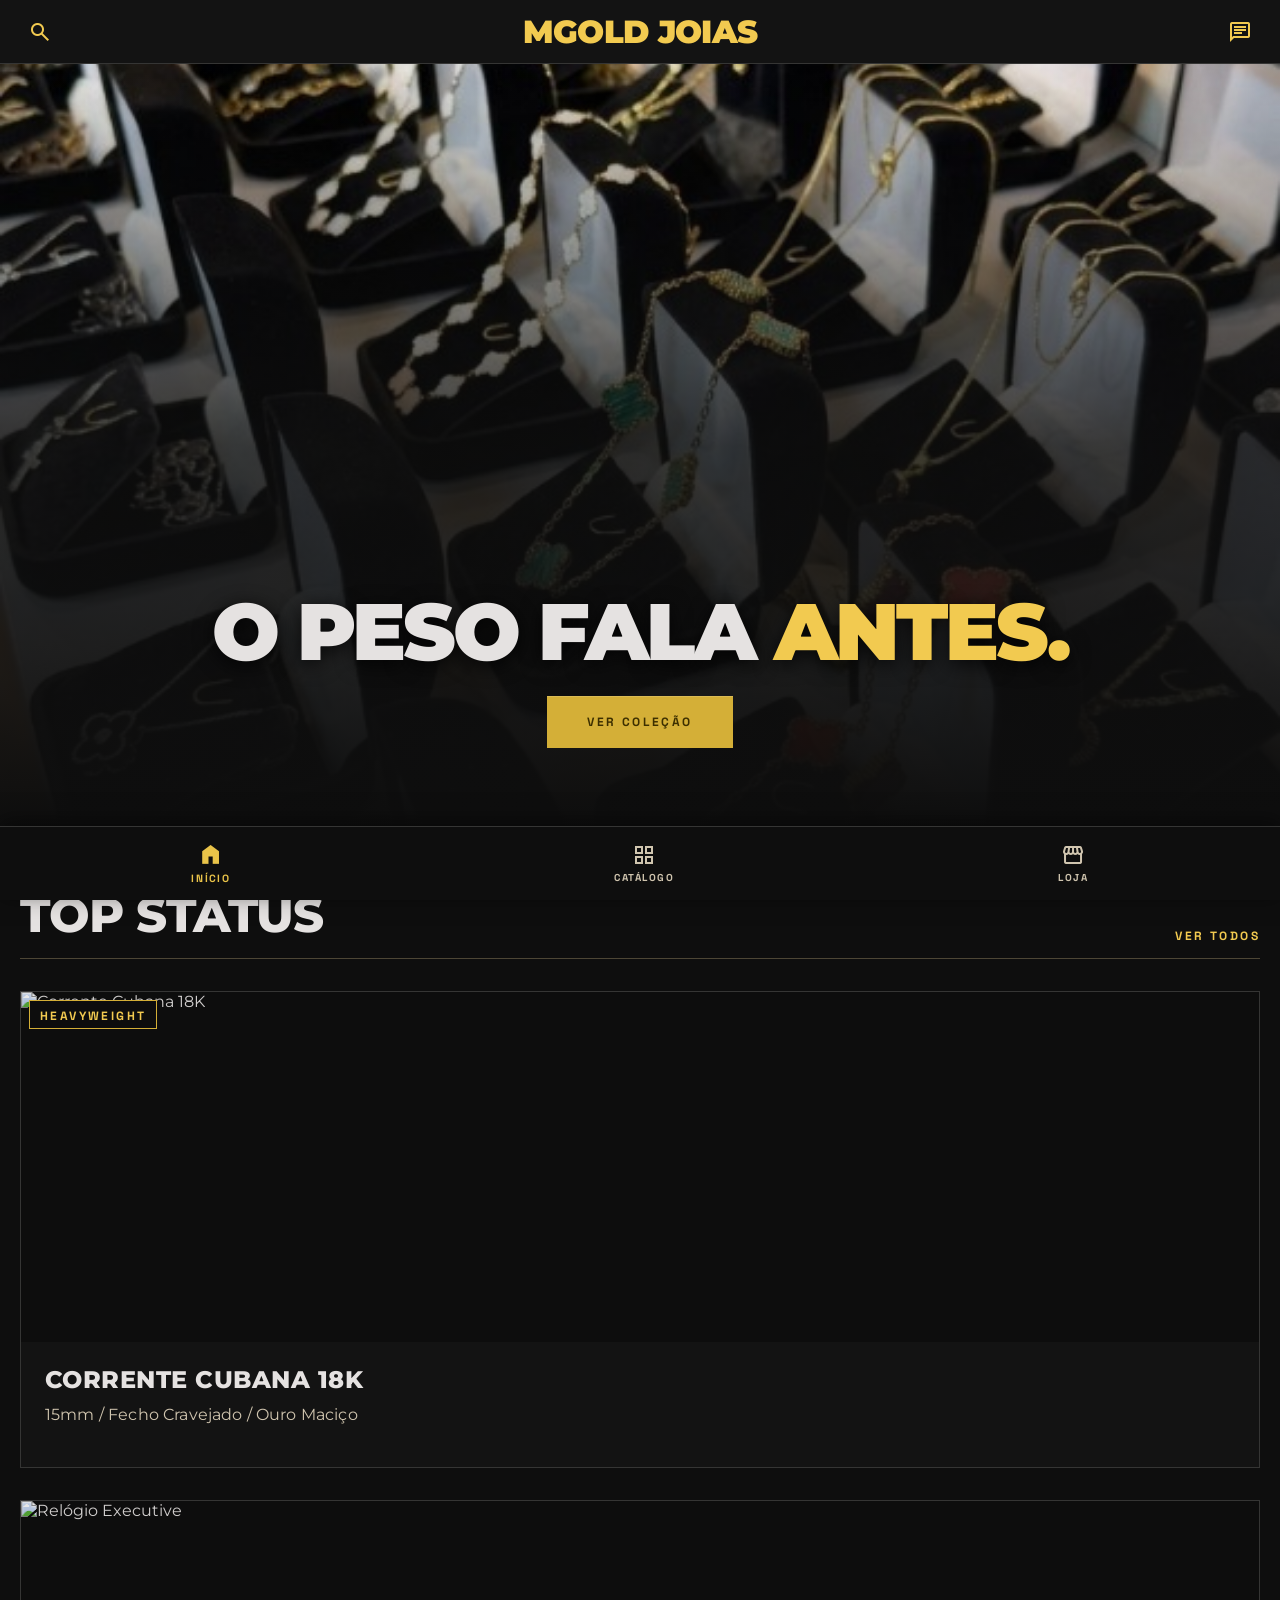
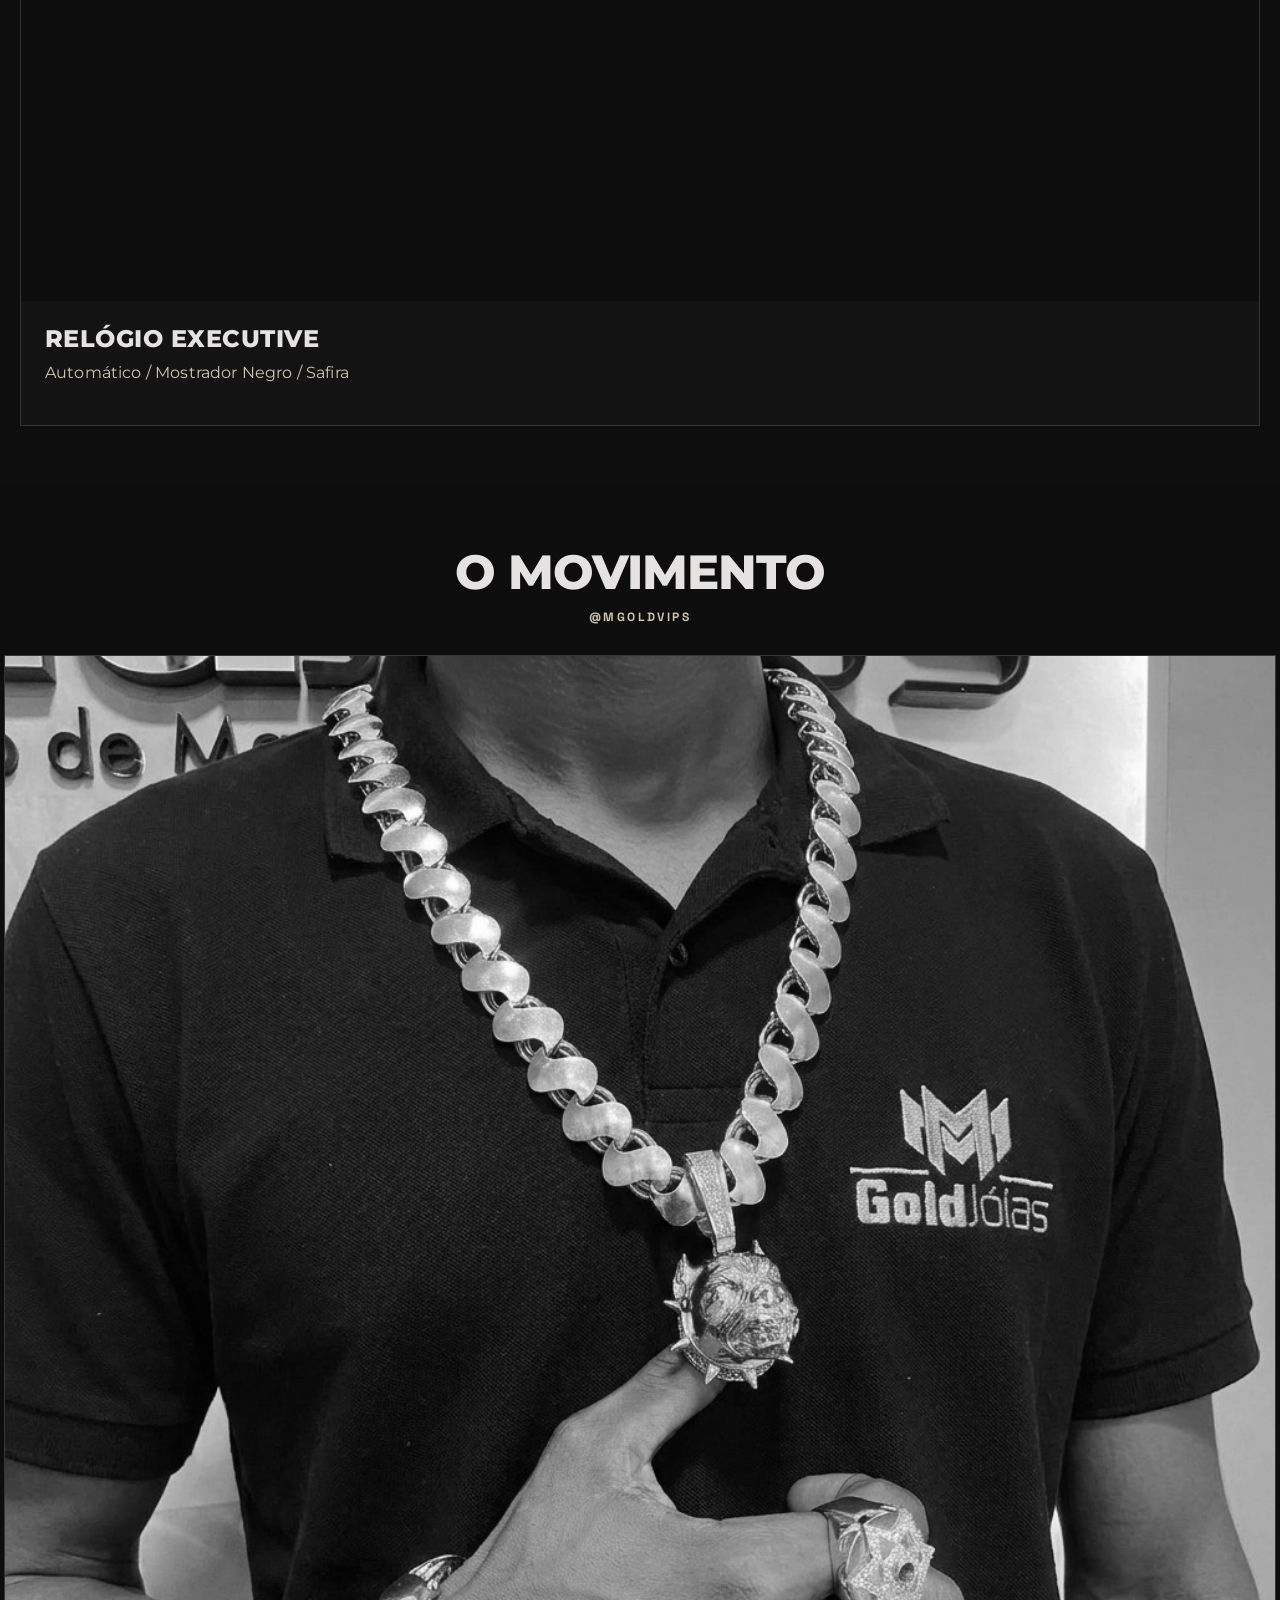
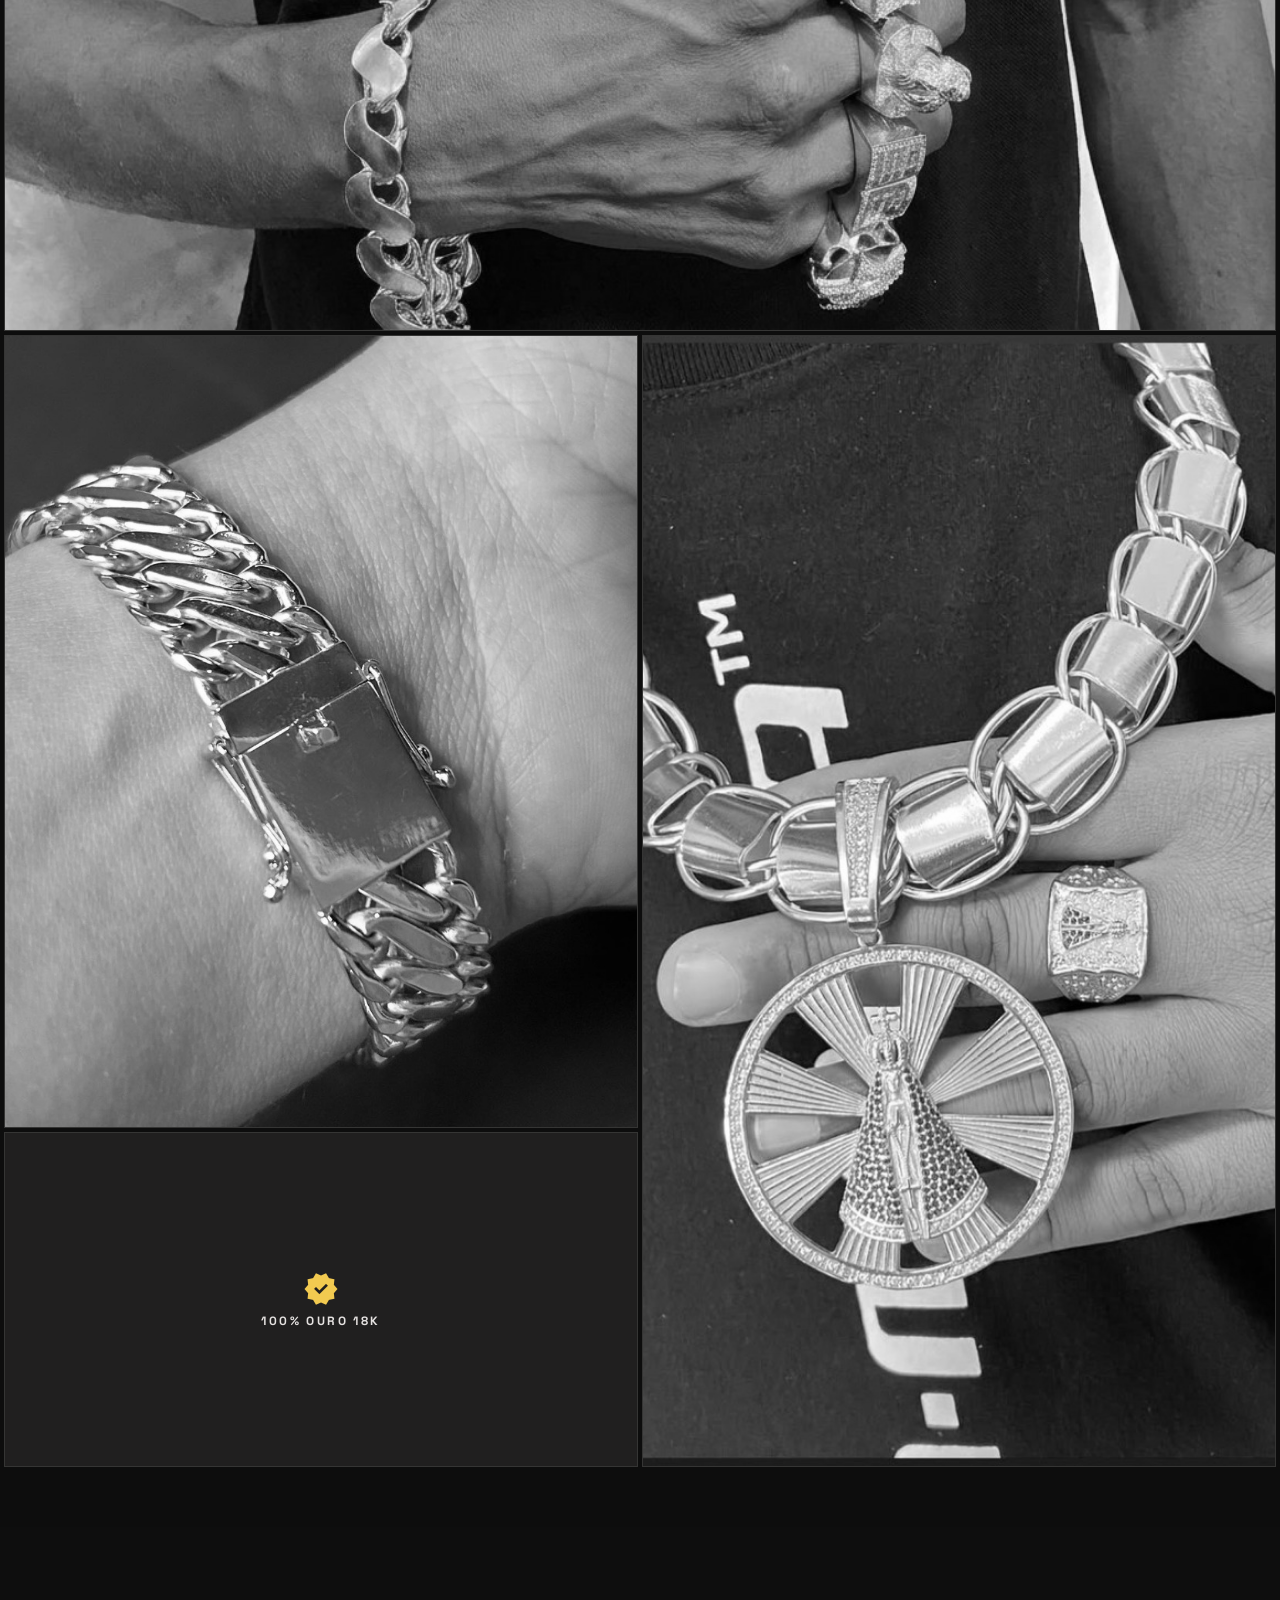
==== commit db89bf7e: "Remove preços e foca na captação via WhatsApp" ====
--- a/index.html
+++ b/index.html
@@ -53,7 +53,6 @@
       <div style="padding:24px">
         <h3 class="font-headline-mobile uppercase" style="margin-bottom:8px">CORRENTE CUBANA 18K</h3>
         <p class="font-body-md text-muted" style="margin-bottom:16px">15mm / Fecho Cravejado / Ouro Maciço</p>
-        <div class="font-headline-lg text-primary" style="letter-spacing:-0.02em">R$ 14.500</div>
       </div>
     </article>
     <!-- Card 2 -->
@@ -64,7 +63,6 @@
       <div style="padding:24px">
         <h3 class="font-headline-mobile uppercase" style="margin-bottom:8px">RELÓGIO EXECUTIVE</h3>
         <p class="font-body-md text-muted" style="margin-bottom:16px">Automático / Mostrador Negro / Safira</p>
-        <div class="font-headline-lg text-primary" style="letter-spacing:-0.02em">R$ 8.900</div>
       </div>
     </article>
   </section>
@@ -131,7 +129,7 @@
       <a class="contact-card" href="https://maps.app.goo.gl/AGZrJBbRbn3oGBtk9" target="_blank">
         <span class="material-symbols-outlined card-icon">location_on</span>
         <h3 class="font-headline-mobile">SHOWROOM</h3>
-        <p class="font-body-md text-muted" style="margin-bottom:16px">R. Euclídes da Cunha, 47<br>Jardim Limoeiro<br>Serra - ES, 29164-032</p>
+        <p class="font-body-md text-muted" style="margin-bottom:16px">Av. Central, 931<br>Parque Res. Laranjeiras<br>Serra - ES, 29165-130</p>
         <p class="font-label text-muted" style="border-top:1px solid #5F5B57;padding-top:12px;margin-top:auto">Apenas com hora marcada.</p>
       </a>
     </div>
